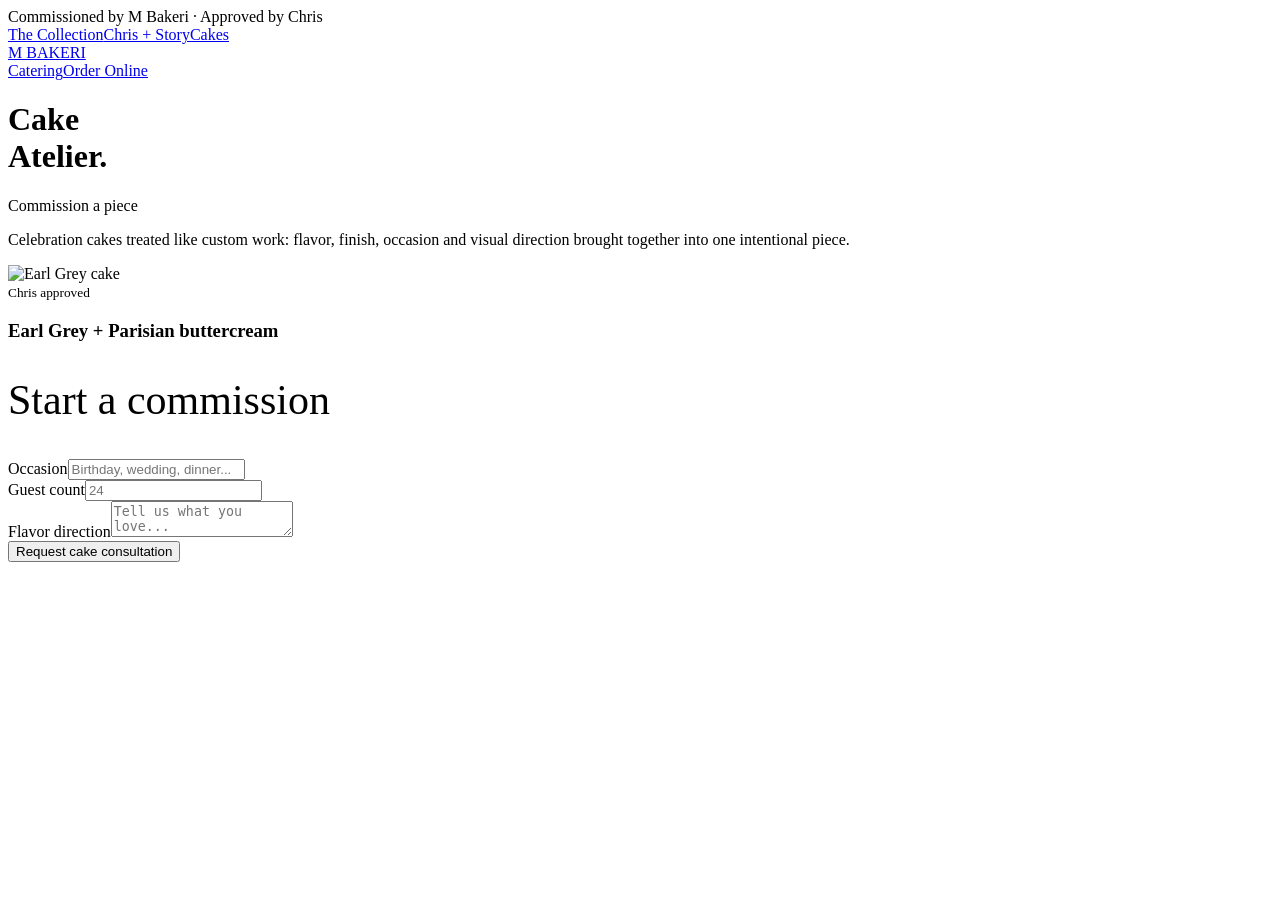
==== cakes.html @ 383fc67c "Add cakes.html to Demo 4" ====
<!doctype html><html lang="en"><head><meta charset="utf-8"><meta name="viewport" content="width=device-width,initial-scale=1"><title>Cakes — M Bakeri</title><link rel="stylesheet" href="assets/style.css"></head><body><div class="topline">Commissioned by M Bakeri · Approved by Chris</div><nav class="nav runway-nav"><div class="nav-left"><a href="menu.html">The Collection</a><a href="story.html">Chris + Story</a><a href="cakes.html">Cakes</a></div><a class="brand" href="index.html">M BAKERI</a><div class="nav-right"><a href="catering.html">Catering</a><a class="order-btn" href="order.html">Order Online</a></div></nav><header class="page-hero runway-page-hero"><h1>Cake<br>Atelier.</h1><div><div class="eyebrow">Commission a piece</div><p>Celebration cakes treated like custom work: flavor, finish, occasion and visual direction brought together into one intentional piece.</p></div></header><section class="section"><div class="feature-grid"><div class="feature-large"><img src="assets/menu-images/earl-grey-tea-cake.webp" alt="Earl Grey cake"><div class="feature-label"><div><small>Chris approved</small><h3>Earl Grey + Parisian buttercream</h3></div></div></div><div class="panel"><h2 style="font-family:var(--serif);font-size:42px;font-weight:400">Start a commission</h2><div class="form-grid"><div class="field"><label>Occasion</label><input placeholder="Birthday, wedding, dinner..."></div><div class="field"><label>Guest count</label><input type="number" placeholder="24"></div><div class="field full"><label>Flavor direction</label><textarea placeholder="Tell us what you love..."></textarea></div><div class="field full"><button class="btn dark">Request cake consultation</button></div></div></div></div></section><script src="assets/app.js"></script></body></html>
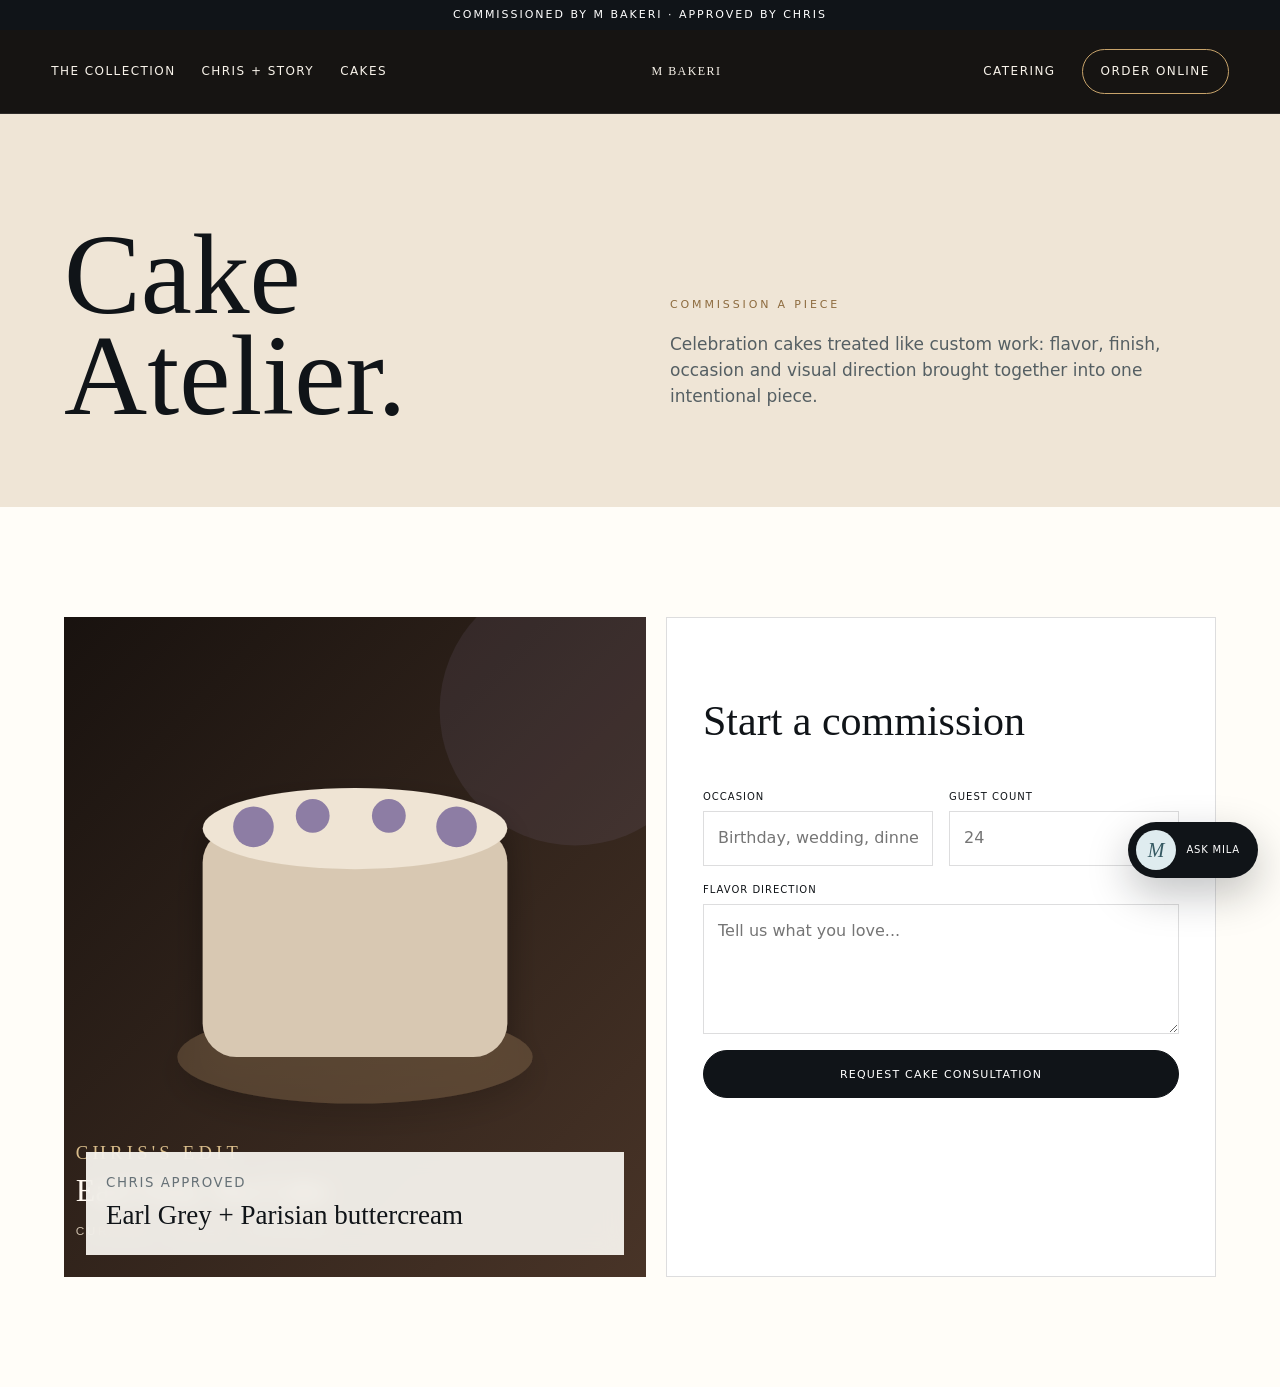
==== commit f98affe4: "Use self-contained editorial menu artwork" ====
--- a/cakes.html
+++ b/cakes.html
@@ -1 +1 @@
-<!doctype html><html lang="en"><head><meta charset="utf-8"><meta name="viewport" content="width=device-width,initial-scale=1"><title>Cakes — M Bakeri</title><link rel="stylesheet" href="assets/style.css"></head><body><div class="topline">Commissioned by M Bakeri · Approved by Chris</div><nav class="nav runway-nav"><div class="nav-left"><a href="menu.html">The Collection</a><a href="story.html">Chris + Story</a><a href="cakes.html">Cakes</a></div><a class="brand" href="index.html">M BAKERI</a><div class="nav-right"><a href="catering.html">Catering</a><a class="order-btn" href="order.html">Order Online</a></div></nav><header class="page-hero runway-page-hero"><h1>Cake<br>Atelier.</h1><div><div class="eyebrow">Commission a piece</div><p>Celebration cakes treated like custom work: flavor, finish, occasion and visual direction brought together into one intentional piece.</p></div></header><section class="section"><div class="feature-grid"><div class="feature-large"><img src="assets/menu-images/earl-grey-tea-cake.webp" alt="Earl Grey cake"><div class="feature-label"><div><small>Chris approved</small><h3>Earl Grey + Parisian buttercream</h3></div></div></div><div class="panel"><h2 style="font-family:var(--serif);font-size:42px;font-weight:400">Start a commission</h2><div class="form-grid"><div class="field"><label>Occasion</label><input placeholder="Birthday, wedding, dinner..."></div><div class="field"><label>Guest count</label><input type="number" placeholder="24"></div><div class="field full"><label>Flavor direction</label><textarea placeholder="Tell us what you love..."></textarea></div><div class="field full"><button class="btn dark">Request cake consultation</button></div></div></div></div></section><script src="assets/app.js"></script></body></html>+<!doctype html><html lang="en"><head><meta charset="utf-8"><meta name="viewport" content="width=device-width,initial-scale=1"><title>Cakes — M Bakeri</title><link rel="stylesheet" href="assets/style.css"></head><body><div class="topline">Commissioned by M Bakeri · Approved by Chris</div><nav class="nav runway-nav"><div class="nav-left"><a href="menu.html">The Collection</a><a href="story.html">Chris + Story</a><a href="cakes.html">Cakes</a></div><a class="brand" href="index.html">M BAKERI</a><div class="nav-right"><a href="catering.html">Catering</a><a class="order-btn" href="order.html">Order Online</a></div></nav><header class="page-hero runway-page-hero"><h1>Cake<br>Atelier.</h1><div><div class="eyebrow">Commission a piece</div><p>Celebration cakes treated like custom work: flavor, finish, occasion and visual direction brought together into one intentional piece.</p></div></header><section class="section"><div class="feature-grid"><div class="feature-large"><img src="assets/menu-images/earl-grey-tea-cake.svg" alt="Earl Grey cake"><div class="feature-label"><div><small>Chris approved</small><h3>Earl Grey + Parisian buttercream</h3></div></div></div><div class="panel"><h2 style="font-family:var(--serif);font-size:42px;font-weight:400">Start a commission</h2><div class="form-grid"><div class="field"><label>Occasion</label><input placeholder="Birthday, wedding, dinner..."></div><div class="field"><label>Guest count</label><input type="number" placeholder="24"></div><div class="field full"><label>Flavor direction</label><textarea placeholder="Tell us what you love..."></textarea></div><div class="field full"><button class="btn dark">Request cake consultation</button></div></div></div></div></section><script src="assets/app.js"></script></body></html>
--- a/assets/style.css
+++ b/assets/style.css
@@ -0,0 +1,106 @@
+
+:root{
+  --ink:#101418;--ink2:#263039;--cream:#f7f2e9;--paper:#fffdf8;--blue:#a9c9d0;--blue2:#dfecef;
+  --gold:#b7955d;--line:rgba(16,20,24,.14);--shadow:0 20px 70px rgba(32,37,40,.12);
+  --serif: Georgia,'Times New Roman',serif;--sans: Inter, ui-sans-serif, system-ui, -apple-system, Segoe UI, Arial, sans-serif;
+}
+*{box-sizing:border-box} html{scroll-behavior:smooth} body{margin:0;background:var(--paper);color:var(--ink);font-family:var(--sans);line-height:1.55} body.lock{overflow:hidden}
+a{color:inherit;text-decoration:none} button,input,select,textarea{font:inherit} img{max-width:100%;display:block}
+.noise{position:fixed;inset:0;pointer-events:none;opacity:.035;z-index:80;background-image:url("data:image/svg+xml,%3Csvg viewBox='0 0 180 180' xmlns='http://www.w3.org/2000/svg'%3E%3Cfilter id='n'%3E%3CfeTurbulence type='fractalNoise' baseFrequency='.8' numOctaves='2' stitchTiles='stitch'/%3E%3C/filter%3E%3Crect width='100%25' height='100%25' filter='url(%23n)' opacity='.7'/%3E%3C/svg%3E")}
+.topline{height:30px;background:var(--ink);color:#fff;display:flex;align-items:center;justify-content:center;font-size:11px;letter-spacing:.18em;text-transform:uppercase;position:relative;z-index:50}
+.nav{height:84px;display:flex;align-items:center;justify-content:space-between;padding:0 4vw;border-bottom:1px solid var(--line);background:rgba(255,253,248,.94);backdrop-filter:blur(16px);position:sticky;top:0;z-index:40}.nav-left,.nav-right{display:flex;align-items:center;gap:26px}.nav a{font-size:12px;letter-spacing:.12em;text-transform:uppercase}.nav a:hover{opacity:.55}.brand{font-family:var(--serif);font-size:31px;letter-spacing:.23em;margin-left:.23em}.nav .order-btn{padding:12px 18px;background:var(--ink);color:#fff;border-radius:999px}.sound{width:38px;height:38px;border:1px solid var(--line);border-radius:50%;background:transparent;display:grid;place-items:center;cursor:pointer}
+.hamb{display:none;border:0;background:transparent;font-size:24px}.mobile-menu{display:none}
+.entry{position:fixed;inset:0;background:#0d1114;color:#fff;z-index:1000;display:grid;place-items:center;transition:.8s ease}.entry.hide{opacity:0;visibility:hidden;transform:scale(1.015)}.entry-inner{text-align:center;max-width:760px;padding:40px}.entry-kicker{letter-spacing:.3em;text-transform:uppercase;font-size:11px;color:#c8dfe4}.entry-logo{font-family:var(--serif);font-size:clamp(60px,10vw,138px);letter-spacing:.18em;margin:.15em 0 .12em}.entry-copy{font-family:var(--serif);font-style:italic;font-size:clamp(22px,3vw,34px);color:#e6e1d7;margin-bottom:40px}.entry-actions{display:flex;justify-content:center;gap:12px;flex-wrap:wrap}.entry-actions button{padding:14px 22px;border-radius:999px;border:1px solid rgba(255,255,255,.35);background:transparent;color:#fff;letter-spacing:.12em;text-transform:uppercase;font-size:11px;cursor:pointer}.entry-actions .primary{background:#fff;color:#0d1114;border-color:#fff}.entry-note{opacity:.55;font-size:11px;margin-top:18px}
+.hero{min-height:calc(100vh - 114px);position:relative;display:grid;grid-template-columns:1.12fr .88fr;overflow:hidden;background:#e8eef0}.hero-image{position:relative;min-height:720px}.hero-image img{width:100%;height:100%;object-fit:cover}.hero-image:after{content:'';position:absolute;inset:0;background:linear-gradient(90deg,rgba(0,0,0,.12),transparent 45%)}.hero-copy{padding:8vw 6vw;display:flex;flex-direction:column;justify-content:center;background:var(--cream)}.eyebrow{font-size:11px;letter-spacing:.26em;text-transform:uppercase;color:#6c777c;margin-bottom:18px}.hero h1,.display{font-family:var(--serif);font-weight:400;line-height:.93;letter-spacing:-.035em}.hero h1{font-size:clamp(64px,7vw,120px);margin:0 0 30px}.hero h1 em{font-weight:400;color:#587983}.hero p{max-width:560px;font-size:17px;color:#4f5659}.hero-actions{display:flex;gap:12px;margin-top:28px;flex-wrap:wrap}.btn{display:inline-flex;align-items:center;justify-content:center;min-height:48px;padding:0 22px;border:1px solid var(--ink);border-radius:999px;text-transform:uppercase;letter-spacing:.11em;font-size:11px;transition:.25s;cursor:pointer;background:transparent}.btn.dark{background:var(--ink);color:#fff}.btn:hover{transform:translateY(-2px);box-shadow:0 10px 28px rgba(0,0,0,.1)}.vertical-note{position:absolute;left:18px;bottom:25px;color:#fff;writing-mode:vertical-rl;text-transform:uppercase;letter-spacing:.2em;font-size:10px}
+.marquee{overflow:hidden;border-top:1px solid var(--line);border-bottom:1px solid var(--line);background:#fff;height:58px;display:flex;align-items:center}.marquee-track{white-space:nowrap;display:flex;gap:44px;animation:marq 25s linear infinite;font-family:var(--serif);font-style:italic;font-size:18px}.marquee-track span:after{content:'✦';margin-left:44px;color:var(--gold)}@keyframes marq{to{transform:translateX(-50%)}}
+.section{padding:110px 5vw}.section.tight{padding:80px 5vw}.section-head{display:grid;grid-template-columns:.55fr 1.45fr;gap:60px;align-items:end;margin-bottom:56px}.section-head h2{font-family:var(--serif);font-size:clamp(48px,6vw,92px);line-height:.95;font-weight:400;margin:0}.section-head p{font-size:16px;color:#596065;max-width:620px}.accent{color:#7297a1}.rule{height:1px;background:var(--line)}
+.feature-grid{display:grid;grid-template-columns:1.2fr .8fr;gap:20px}.feature-large,.feature-small{position:relative;overflow:hidden;background:#ddd}.feature-large{min-height:660px}.feature-small{min-height:320px}.feature-stack{display:grid;gap:20px}.feature-grid img{width:100%;height:100%;object-fit:cover;transition:transform .9s cubic-bezier(.2,.7,.2,1)}.feature-grid a:hover img{transform:scale(1.035)}.feature-label{position:absolute;left:22px;right:22px;bottom:22px;background:rgba(255,253,248,.9);backdrop-filter:blur(10px);padding:18px 20px;display:flex;justify-content:space-between;align-items:flex-end;gap:14px}.feature-label h3{font-family:var(--serif);font-size:27px;margin:0;font-weight:400}.feature-label small{text-transform:uppercase;letter-spacing:.12em;color:#667177}
+.signature{background:var(--ink);color:#fff}.signature .section-head p{color:#bcc4c7}.cards{display:grid;grid-template-columns:repeat(4,1fr);gap:14px}.food-card{background:#151b1f;border:1px solid rgba(255,255,255,.1);overflow:hidden}.food-card img{height:320px;width:100%;object-fit:cover;filter:saturate(.9)}.food-meta{padding:22px}.food-meta .type{font-size:10px;text-transform:uppercase;letter-spacing:.15em;color:#9ebdc4}.food-meta h3{font-family:var(--serif);font-weight:400;font-size:27px;line-height:1.08;margin:10px 0}.food-meta p{font-size:13px;color:#aeb6b9;min-height:62px}.food-meta .price{display:flex;justify-content:space-between;align-items:center;margin-top:20px}.mini-add{border:1px solid rgba(255,255,255,.3);color:#fff;border-radius:50%;width:38px;height:38px;background:transparent;cursor:pointer}.mini-add:hover{background:#fff;color:#111}
+.story{display:grid;grid-template-columns:.95fr 1.05fr;min-height:760px}.story-media{position:relative;background:#d7e2e5;overflow:hidden}.story-media img{width:100%;height:100%;object-fit:cover}.story-copy{background:#e7eff1;padding:8vw 6vw;display:flex;flex-direction:column;justify-content:center}.story-copy h2{font-family:var(--serif);font-weight:400;font-size:clamp(56px,6vw,92px);line-height:.95;margin:0 0 30px}.story-copy blockquote{font-family:var(--serif);font-size:25px;line-height:1.35;margin:26px 0;color:#35484d}.story-copy p{max-width:580px;color:#4b5b60}.story-tag{font-size:11px;letter-spacing:.2em;text-transform:uppercase}.video-badge{position:absolute;left:24px;bottom:24px;background:#fff;padding:13px 16px;border-radius:999px;font-size:11px;letter-spacing:.1em;text-transform:uppercase}
+.editorial{display:grid;grid-template-columns:repeat(12,1fr);gap:18px}.ed{position:relative;overflow:hidden;min-height:300px}.ed img{width:100%;height:100%;object-fit:cover}.ed.one{grid-column:1/8;min-height:650px}.ed.two{grid-column:8/13;min-height:650px}.ed.three{grid-column:1/5}.ed.four{grid-column:5/9}.ed.five{grid-column:9/13}.ed .caption{position:absolute;left:15px;bottom:15px;background:rgba(255,255,255,.9);padding:10px 12px;font-size:11px;text-transform:uppercase;letter-spacing:.11em}
+.cta-band{background:#bbd2d7;padding:90px 5vw;display:grid;grid-template-columns:1.35fr .65fr;gap:60px;align-items:center}.cta-band h2{font-family:var(--serif);font-size:clamp(48px,6vw,88px);font-weight:400;line-height:.95;margin:0}.cta-band p{max-width:520px;color:#36474c}.cta-actions{display:flex;gap:12px;flex-wrap:wrap;margin-top:25px}
+.reviews{display:grid;grid-template-columns:repeat(3,1fr);gap:18px}.review{padding:36px;border-top:1px solid var(--line);background:#fff}.review .stars{letter-spacing:.2em;color:var(--gold)}.review p{font-family:var(--serif);font-size:23px;line-height:1.35}.review strong{font-size:12px;text-transform:uppercase;letter-spacing:.12em}
+.footer{background:#11171a;color:#fff;padding:70px 5vw 28px}.footer-grid{display:grid;grid-template-columns:1.4fr .8fr .8fr;gap:60px}.footer-logo{font-family:var(--serif);font-size:58px;letter-spacing:.16em}.footer h4{font-size:10px;letter-spacing:.16em;text-transform:uppercase;color:#89a7ae}.footer p,.footer a{font-size:13px;color:#c6cdcf}.footer-bottom{margin-top:60px;border-top:1px solid rgba(255,255,255,.12);padding-top:22px;display:flex;justify-content:space-between;color:#879195;font-size:10px;text-transform:uppercase;letter-spacing:.1em}
+.page-hero{padding:110px 5vw 80px;background:var(--cream);display:grid;grid-template-columns:1fr 1fr;gap:60px;align-items:end}.page-hero h1{font-family:var(--serif);font-size:clamp(70px,9vw,140px);font-weight:400;line-height:.88;margin:0}.page-hero p{max-width:600px;color:#555f63;font-size:17px}.filters{display:flex;gap:10px;flex-wrap:wrap;margin-bottom:34px}.filter{border:1px solid var(--line);padding:10px 16px;border-radius:999px;background:#fff;font-size:11px;text-transform:uppercase;letter-spacing:.09em;cursor:pointer}.filter.active{background:var(--ink);color:#fff}.menu-grid{display:grid;grid-template-columns:repeat(3,1fr);gap:20px}.menu-card{background:#fff;border:1px solid var(--line);overflow:hidden;transition:.25s}.menu-card:hover{transform:translateY(-4px);box-shadow:var(--shadow)}.menu-card img{height:330px;width:100%;object-fit:cover}.menu-card-body{padding:22px}.menu-card h3{font-family:var(--serif);font-size:28px;font-weight:400;margin:5px 0}.menu-card p{font-size:13px;color:#656d70;min-height:58px}.menu-price{display:flex;align-items:center;justify-content:space-between;margin-top:20px}.order-pill{border:0;background:var(--ink);color:white;border-radius:999px;padding:10px 14px;font-size:10px;text-transform:uppercase;letter-spacing:.1em;cursor:pointer}.category{font-size:10px;text-transform:uppercase;letter-spacing:.12em;color:#6d8c94}
+.cart-drawer{position:fixed;right:0;top:0;width:min(430px,100%);height:100vh;background:#fff;z-index:500;transform:translateX(100%);transition:.4s;box-shadow:-20px 0 60px rgba(0,0,0,.16);display:flex;flex-direction:column}.cart-drawer.open{transform:translateX(0)}.cart-head{padding:24px;border-bottom:1px solid var(--line);display:flex;justify-content:space-between;align-items:center}.cart-head h3{font-family:var(--serif);font-size:28px;font-weight:400;margin:0}.cart-close{border:0;background:transparent;font-size:28px;cursor:pointer}.cart-items{padding:24px;overflow:auto;flex:1}.cart-item{display:grid;grid-template-columns:1fr auto;gap:10px;padding:14px 0;border-bottom:1px solid var(--line)}.cart-item small{color:#70787b}.cart-foot{padding:24px;border-top:1px solid var(--line)}.cart-total{display:flex;justify-content:space-between;font-family:var(--serif);font-size:24px;margin-bottom:15px}.cart-count{display:inline-grid;place-items:center;min-width:18px;height:18px;border-radius:99px;background:#fff;color:#111;font-size:9px;margin-left:6px}
+.modal{position:fixed;inset:0;background:rgba(8,12,14,.62);z-index:600;display:none;place-items:center;padding:20px}.modal.open{display:grid}.modal-card{background:#fff;width:min(680px,100%);max-height:90vh;overflow:auto;box-shadow:var(--shadow)}.modal-image{height:250px;width:100%;object-fit:cover}.modal-body{padding:30px}.modal-body h3{font-family:var(--serif);font-size:38px;font-weight:400;margin:0 0 8px}.option-group{border-top:1px solid var(--line);padding:18px 0}.option-group label{display:flex;justify-content:space-between;padding:7px 0;font-size:14px}.modal-top{position:relative}.modal-x{position:absolute;right:16px;top:16px;border:0;background:#fff;width:38px;height:38px;border-radius:50%;font-size:22px;cursor:pointer}.qty{display:flex;gap:12px;align-items:center}.qty button{width:34px;height:34px;border:1px solid var(--line);background:#fff;border-radius:50%;cursor:pointer}.add-big{width:100%;border:0;background:var(--ink);color:#fff;padding:16px;text-transform:uppercase;letter-spacing:.1em;font-size:11px;margin-top:16px;cursor:pointer}
+.form-grid{display:grid;grid-template-columns:1fr 1fr;gap:16px}.field{display:flex;flex-direction:column;gap:7px}.field.full{grid-column:1/-1}.field label{font-size:10px;text-transform:uppercase;letter-spacing:.1em}.field input,.field select,.field textarea{padding:14px;border:1px solid var(--line);background:#fff}.field textarea{min-height:130px}.panel{padding:36px;background:#fff;border:1px solid var(--line)}
+.storypage{display:grid;grid-template-columns:1fr 1fr;gap:0}.storypage .photo{min-height:720px;background-size:cover;background-position:center}.storypage .copy{padding:7vw;background:#e7eff1}.storypage .copy h2{font-family:var(--serif);font-weight:400;font-size:62px;line-height:1;margin:0 0 25px}.timeline{display:grid;grid-template-columns:repeat(3,1fr);gap:20px}.timeline .t{border-top:1px solid var(--line);padding-top:18px}.timeline .year{font-family:var(--serif);font-size:34px;color:#73939b}.quote-wall{padding:90px 7vw;background:var(--ink);color:white;text-align:center}.quote-wall p{font-family:var(--serif);font-size:clamp(34px,5vw,72px);line-height:1.12;max-width:1100px;margin:auto}.quote-wall small{display:block;margin-top:25px;text-transform:uppercase;letter-spacing:.15em;color:#99a8ad}
+@media(max-width:1000px){.nav-left{display:none}.hamb{display:block}.nav-right>a:not(.order-btn){display:none}.hero{grid-template-columns:1fr}.hero-image{min-height:55vh}.hero-copy{padding:70px 6vw}.section-head,.page-hero,.cta-band{grid-template-columns:1fr}.cards{grid-template-columns:1fr 1fr}.story{grid-template-columns:1fr}.story-media{min-height:580px}.reviews{grid-template-columns:1fr}.menu-grid{grid-template-columns:1fr 1fr}.storypage{grid-template-columns:1fr}.timeline{grid-template-columns:1fr}.footer-grid{grid-template-columns:1fr 1fr}.footer-grid>:first-child{grid-column:1/-1}.mobile-menu{position:fixed;top:114px;left:0;right:0;background:#fff;z-index:39;padding:30px 5vw;border-bottom:1px solid var(--line)}.mobile-menu.open{display:grid;gap:20px}.mobile-menu a{text-transform:uppercase;letter-spacing:.1em;font-size:12px}}
+@media(max-width:680px){.topline{font-size:9px}.nav{height:72px}.brand{font-size:23px}.order-btn{display:none}.entry-logo{font-size:58px}.hero h1{font-size:58px}.hero-image{min-height:430px}.section{padding:76px 5vw}.section-head h2{font-size:54px}.feature-grid{grid-template-columns:1fr}.feature-large{min-height:480px}.cards,.menu-grid{grid-template-columns:1fr}.food-card img,.menu-card img{height:290px}.editorial{display:block}.ed{min-height:380px;margin-bottom:14px}.story-media{min-height:430px}.story-copy h2{font-size:52px}.cta-band h2{font-size:50px}.footer-grid{grid-template-columns:1fr}.footer-grid>:first-child{grid-column:auto}.footer-bottom{display:block}.form-grid{grid-template-columns:1fr}.field.full{grid-column:auto}.page-hero h1{font-size:70px}}
+
+/* ===== MILA CONCIERGE ===== */
+.mila-launch{position:fixed;right:22px;bottom:22px;z-index:390;display:flex;flex-direction:column;align-items:flex-end;gap:10px}
+.mila-teaser{width:min(310px,calc(100vw - 36px));background:rgba(255,253,248,.97);border:1px solid var(--line);box-shadow:0 18px 55px rgba(16,20,24,.17);padding:15px 42px 15px 17px;font-size:13px;line-height:1.45;position:relative;display:none;backdrop-filter:blur(16px)}
+.mila-teaser.show{display:block;animation:milaRise .3s ease}
+.mila-teaser button{position:absolute;right:9px;top:7px;border:0;background:none;font-size:18px;cursor:pointer;color:#72797d}
+.mila-button{border:0;background:var(--ink);color:#fff;border-radius:999px;display:flex;align-items:center;gap:10px;padding:8px 18px 8px 8px;box-shadow:0 16px 42px rgba(16,20,24,.25);cursor:pointer;letter-spacing:.08em;text-transform:uppercase;font-size:10px}
+.mila-avatar{width:40px;height:40px;border-radius:50%;display:grid;place-items:center;background:var(--blue2);color:#355962;font-family:var(--serif);font-style:italic;font-size:20px}
+.mila-button:hover{transform:translateY(-2px)}
+.mila-chat{position:fixed;right:22px;bottom:22px;width:min(410px,calc(100vw - 32px));height:min(650px,calc(100vh - 60px));z-index:410;background:var(--paper);border:1px solid var(--line);box-shadow:0 30px 90px rgba(16,20,24,.25);display:none;flex-direction:column;overflow:hidden}
+.mila-chat.open{display:flex;animation:milaRise .25s ease}
+@keyframes milaRise{from{opacity:0;transform:translateY(12px)}to{opacity:1;transform:none}}
+.mila-head{padding:16px;background:var(--ink);color:#fff;display:flex;align-items:center;gap:12px}
+.mila-head .mila-avatar{background:var(--blue);color:#19363d}
+.mila-head-copy{min-width:0}
+.mila-head strong{font-family:var(--serif);font-size:20px;font-weight:400;display:block;line-height:1.05}
+.mila-head small{font-size:10px;letter-spacing:.12em;text-transform:uppercase;color:#b9c7ca}
+.mila-close{margin-left:auto;border:0;background:transparent;color:#fff;font-size:25px;cursor:pointer;padding:4px 8px}
+.mila-messages{flex:1;overflow:auto;padding:18px;display:flex;flex-direction:column;gap:10px;background:linear-gradient(180deg,#fffdf8 0%,#f8f4ec 100%)}
+.mila-msg{max-width:88%;padding:11px 14px;font-size:13px;line-height:1.5}
+.mila-msg.bot{align-self:flex-start;background:#fff;border:1px solid var(--line);border-radius:15px 15px 15px 4px}
+.mila-msg.me{align-self:flex-end;background:var(--ink);color:#fff;border-radius:15px 15px 4px 15px}
+.mila-msg a{text-decoration:underline;text-underline-offset:3px}
+.mila-product{display:grid;grid-template-columns:58px 1fr;gap:10px;align-items:center;margin-top:9px;padding-top:9px;border-top:1px solid var(--line)}
+.mila-product img{width:58px;height:58px;object-fit:cover}
+.mila-product b{font-family:var(--serif);font-size:16px;font-weight:400}
+.mila-chips{display:flex;gap:6px;flex-wrap:wrap;align-self:flex-start;max-width:100%}
+.mila-chip{border:1px solid #556166;background:#fff;color:var(--ink);border-radius:999px;padding:7px 11px;font-size:11px;cursor:pointer}
+.mila-chip:hover{background:var(--ink);color:#fff}
+.mila-typing{display:flex;gap:4px;align-items:center;padding:13px 15px}
+.mila-typing i{width:5px;height:5px;background:#798387;border-radius:50%;animation:milaBlink 1s infinite}
+.mila-typing i:nth-child(2){animation-delay:.15s}.mila-typing i:nth-child(3){animation-delay:.3s}
+@keyframes milaBlink{50%{opacity:.25}}
+.mila-form{display:flex;gap:8px;padding:12px;border-top:1px solid var(--line);background:#fff}
+.mila-form input{flex:1;min-width:0;border:1px solid var(--line);border-radius:999px;padding:11px 15px;background:var(--paper);font-size:13px}
+.mila-form input:focus{outline:1px solid #718e96;border-color:#718e96}
+.mila-form button{border:0;background:var(--blue);color:#18353d;border-radius:999px;padding:0 15px;cursor:pointer;font-size:11px;text-transform:uppercase;letter-spacing:.08em}
+.mila-note{padding:0 14px 10px;background:#fff;font-size:9px;color:#7a8285;text-align:center}
+@media(max-width:680px){
+ .mila-launch{right:13px;bottom:13px}
+ .mila-button{padding:6px}.mila-button .label{display:none}
+ .mila-chat{inset:0;width:100%;height:100%;max-height:none;border:0}
+ .mila-head{padding-top:max(16px,env(safe-area-inset-top))}
+ .mila-form{padding-bottom:max(12px,env(safe-area-inset-bottom))}
+}
+
+/* ===== DEMO 4: CHRIS FOSTER / RUNWAY ART DIRECTION ===== */
+:root{--runway-black:#0d0b09;--runway-cream:#f4efe5;--runway-gold:#c7a36a;--runway-brown:#3b2a20}
+.runway-nav{background:rgba(13,11,9,.96);color:#f8f3ea;border-color:rgba(255,255,255,.1)}
+.runway-nav .order-btn{background:transparent!important;border:1px solid #c7a36a!important;color:#f8f3ea!important}
+.runway-nav .sound{border-color:rgba(255,255,255,.25);color:white}
+.runway-hero{min-height:calc(100vh - 114px);display:grid;grid-template-columns:.9fr 1.1fr;background:var(--runway-black);color:#fff;overflow:hidden}
+.runway-copy{padding:8vw 5vw 7vw;display:flex;flex-direction:column;justify-content:center;background:radial-gradient(circle at 85% 25%,#382519 0,transparent 35%),#0d0b09}
+.runway-kicker,.look-number,.edit-stamp{font-size:10px;letter-spacing:.28em;text-transform:uppercase;color:var(--runway-gold)}
+.runway-hero h1{font-family:var(--serif);font-size:clamp(72px,8vw,136px);line-height:.85;font-weight:400;letter-spacing:-.04em;margin:18px 0 28px}
+.runway-hero h1 em{font-weight:400;color:#d7bd93}
+.runway-lede{font-size:16px;max-width:620px;color:#d4ccc0}
+.curator-line{margin:24px 0 28px;font-size:10px;letter-spacing:.2em;text-transform:uppercase;color:#eee6da;display:flex;align-items:center;gap:12px}.curator-line span{width:48px;height:1px;background:var(--runway-gold)}
+.runway-primary{background:#d9bd8b!important;color:#17110d!important;border-color:#d9bd8b!important}
+.runway-outline{color:#fff!important;border-color:rgba(255,255,255,.45)!important}
+.runway-portrait{position:relative;min-height:720px;background:#20150f}.runway-portrait>img{width:100%;height:100%;object-fit:cover;object-position:center 20%;filter:saturate(.78) contrast(1.04)}
+.runway-portrait:after{content:'';position:absolute;inset:0;background:linear-gradient(90deg,rgba(13,11,9,.48),transparent 35%,rgba(13,11,9,.12))}
+.portrait-label{position:absolute;z-index:2;right:6%;top:12%;max-width:250px;border-left:1px solid rgba(255,255,255,.4);padding-left:20px}.portrait-label small{display:block;text-transform:uppercase;letter-spacing:.22em;color:#d7bd93}.portrait-label strong{display:block;font-family:var(--serif);font-size:38px;font-weight:400;line-height:1;margin:8px 0}.portrait-label span{font-size:10px;text-transform:uppercase;letter-spacing:.19em;color:#eee6da}
+.signature-mark{position:absolute;z-index:2;right:7%;bottom:8%;font-family:var(--serif);font-style:italic;font-size:34px;color:#d7bd93;transform:rotate(-5deg)}
+.runway-ticker{background:#d9bd8b;color:#17110d;height:46px;overflow:hidden;display:flex;align-items:center}.runway-ticker-track{display:flex;white-space:nowrap;gap:42px;animation:marq 26s linear infinite;font-size:10px;letter-spacing:.24em;text-transform:uppercase}.runway-ticker-track span:after{content:'✦';margin-left:42px}
+.edit-section{display:grid;grid-template-columns:300px 1fr;gap:42px;padding:95px 4vw;background:#f5f0e7}
+.edit-intro{position:sticky;top:135px;align-self:start}.edit-intro h2{font-family:var(--serif);font-weight:400;font-size:62px;line-height:.92;margin:12px 0 24px}.edit-intro p{font-size:14px;color:#5d574f}.edit-stamp{margin-top:30px}
+.edit-grid{display:grid;grid-template-columns:repeat(3,1fr);gap:18px}
+.edit-card{background:#fff;border:1px solid rgba(13,11,9,.12)}.edit-image{height:390px;position:relative;overflow:hidden;background:#16110e}.edit-image img{width:100%;height:100%;object-fit:cover;transition:transform .7s}.edit-card:hover .edit-image img{transform:scale(1.035)}.approval-badge{position:absolute;z-index:2;top:14px;left:14px;background:#0f0d0b;color:#fff;border:1px solid rgba(255,255,255,.25);padding:8px 11px;font-size:9px;text-transform:uppercase;letter-spacing:.15em}.approval-badge.gold{background:#d9bd8b;color:#17110d;border-color:#d9bd8b}.edit-body{padding:20px}.edit-body h3{font-family:var(--serif);font-size:28px;font-weight:400;margin:7px 0}.edit-body p{font-size:12px;letter-spacing:.06em;text-transform:uppercase;color:#766d62;min-height:36px}.edit-body a{font-size:10px;text-transform:uppercase;letter-spacing:.18em;border-bottom:1px solid #17110d;padding-bottom:3px}
+.founder-runway{display:grid;grid-template-columns:1fr 1.1fr;background:#0e0c0a;color:#f3eee5;min-height:760px}.founder-image{position:relative;overflow:hidden}.founder-image img{width:100%;height:100%;object-fit:cover;filter:saturate(.65) sepia(.08)}.founder-image:after{content:'';position:absolute;inset:0;background:linear-gradient(90deg,transparent 55%,#0e0c0a 100%)}.vertical-quote{position:absolute;left:24px;bottom:25px;writing-mode:vertical-rl;letter-spacing:.2em;font-size:9px;color:#d5ba89}
+.founder-copy{padding:8vw 7vw;display:flex;flex-direction:column;justify-content:center}.founder-copy .eyebrow{color:#d5ba89}.founder-copy h2{font-family:var(--serif);font-weight:400;font-size:clamp(56px,6vw,96px);line-height:.9;margin:0 0 26px}.founder-big{font-family:var(--serif);font-size:24px;line-height:1.35;color:#dfd3c1}.founder-copy>p:not(.founder-big){color:#aaa098;max-width:620px}.founder-quote{border-top:1px solid rgba(255,255,255,.18);border-bottom:1px solid rgba(255,255,255,.18);padding:24px 0;margin:25px 0;font-family:var(--serif);font-style:italic;font-size:22px;color:#d6bd92}
+.atelier-section{padding:100px 5vw;background:#fff;display:grid;grid-template-columns:.45fr 1.55fr;gap:50px}.atelier-copy h2{font-family:var(--serif);font-size:64px;line-height:.92;font-weight:400;margin:10px 0 20px}.atelier-copy p{color:#66605a}.atelier-gallery{display:grid;grid-template-columns:1.2fr .8fr;grid-template-rows:1fr 1fr;gap:14px;min-height:650px}.atelier-shot{overflow:hidden;background:#ddd}.atelier-shot.tall{grid-row:1/3}.atelier-shot img{width:100%;height:100%;object-fit:cover}
+.approval-banner{background:#d6bd91;padding:85px 5vw;display:grid;grid-template-columns:1.1fr .9fr;gap:60px;align-items:end}.approval-banner small{font-size:10px;text-transform:uppercase;letter-spacing:.22em}.approval-banner h2{font-family:var(--serif);font-size:clamp(56px,6vw,94px);font-weight:400;line-height:.88;margin:14px 0 0}.approval-banner p{max-width:520px}.approval-banner .runway-outline{color:#17110d!important;border-color:#17110d!important}
+.runway-page-hero{background:#efe5d6!important}.runway-page-hero .eyebrow{color:#8d6b3f}.menu-card{position:relative}
+@media(max-width:1050px){.runway-hero{grid-template-columns:1fr}.runway-portrait{min-height:65vh}.edit-section{grid-template-columns:1fr}.edit-intro{position:static}.edit-grid{grid-template-columns:1fr 1fr}.founder-runway{grid-template-columns:1fr}.founder-image{min-height:600px}.atelier-section{grid-template-columns:1fr}.approval-banner{grid-template-columns:1fr}}
+@media(max-width:680px){.runway-hero h1{font-size:64px}.runway-copy{padding:70px 6vw}.runway-portrait{min-height:520px}.portrait-label{left:24px;right:auto;top:auto;bottom:28px;background:rgba(13,11,9,.72);padding:16px;border-left:2px solid #d7bd93}.signature-mark{display:none}.edit-section{padding:70px 5vw}.edit-intro h2{font-size:52px}.edit-grid{grid-template-columns:1fr}.edit-image{height:420px}.founder-image{min-height:460px}.founder-copy{padding:70px 6vw}.atelier-gallery{display:block}.atelier-shot{height:380px;margin-bottom:12px}.approval-banner{padding:70px 6vw}}
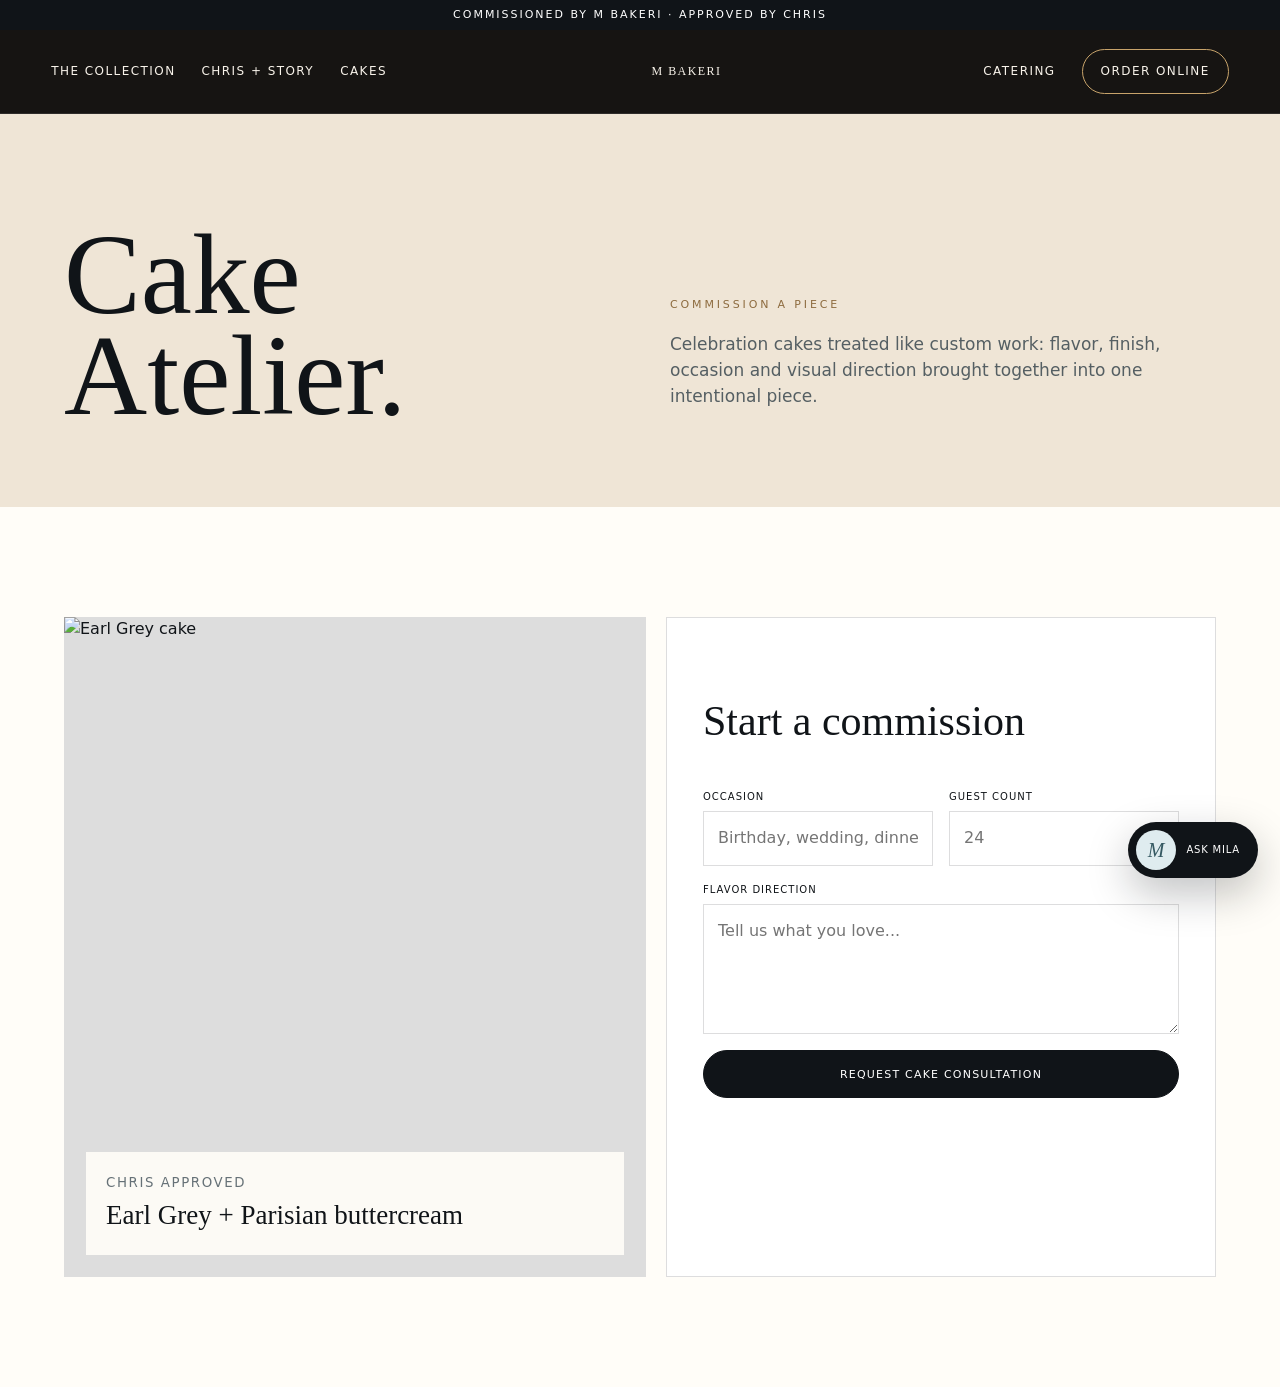
==== commit e04fc43e: "Replace placeholder artwork with real food photography in cakes.html" ====
--- a/cakes.html
+++ b/cakes.html
@@ -1 +1 @@
-<!doctype html><html lang="en"><head><meta charset="utf-8"><meta name="viewport" content="width=device-width,initial-scale=1"><title>Cakes — M Bakeri</title><link rel="stylesheet" href="assets/style.css"></head><body><div class="topline">Commissioned by M Bakeri · Approved by Chris</div><nav class="nav runway-nav"><div class="nav-left"><a href="menu.html">The Collection</a><a href="story.html">Chris + Story</a><a href="cakes.html">Cakes</a></div><a class="brand" href="index.html">M BAKERI</a><div class="nav-right"><a href="catering.html">Catering</a><a class="order-btn" href="order.html">Order Online</a></div></nav><header class="page-hero runway-page-hero"><h1>Cake<br>Atelier.</h1><div><div class="eyebrow">Commission a piece</div><p>Celebration cakes treated like custom work: flavor, finish, occasion and visual direction brought together into one intentional piece.</p></div></header><section class="section"><div class="feature-grid"><div class="feature-large"><img src="assets/menu-images/earl-grey-tea-cake.svg" alt="Earl Grey cake"><div class="feature-label"><div><small>Chris approved</small><h3>Earl Grey + Parisian buttercream</h3></div></div></div><div class="panel"><h2 style="font-family:var(--serif);font-size:42px;font-weight:400">Start a commission</h2><div class="form-grid"><div class="field"><label>Occasion</label><input placeholder="Birthday, wedding, dinner..."></div><div class="field"><label>Guest count</label><input type="number" placeholder="24"></div><div class="field full"><label>Flavor direction</label><textarea placeholder="Tell us what you love..."></textarea></div><div class="field full"><button class="btn dark">Request cake consultation</button></div></div></div></div></section><script src="assets/app.js"></script></body></html>+<!doctype html><html lang="en"><head><meta charset="utf-8"><meta name="viewport" content="width=device-width,initial-scale=1"><title>Cakes — M Bakeri</title><link rel="stylesheet" href="assets/style.css"></head><body><div class="topline">Commissioned by M Bakeri · Approved by Chris</div><nav class="nav runway-nav"><div class="nav-left"><a href="menu.html">The Collection</a><a href="story.html">Chris + Story</a><a href="cakes.html">Cakes</a></div><a class="brand" href="index.html">M BAKERI</a><div class="nav-right"><a href="catering.html">Catering</a><a class="order-btn" href="order.html">Order Online</a></div></nav><header class="page-hero runway-page-hero"><h1>Cake<br>Atelier.</h1><div><div class="eyebrow">Commission a piece</div><p>Celebration cakes treated like custom work: flavor, finish, occasion and visual direction brought together into one intentional piece.</p></div></header><section class="section"><div class="feature-grid"><div class="feature-large"><img src="https://images.pexels.com/photos/20551989/pexels-photo-20551989.jpeg?auto=compress&cs=tinysrgb&w=1400" alt="Earl Grey cake"><div class="feature-label"><div><small>Chris approved</small><h3>Earl Grey + Parisian buttercream</h3></div></div></div><div class="panel"><h2 style="font-family:var(--serif);font-size:42px;font-weight:400">Start a commission</h2><div class="form-grid"><div class="field"><label>Occasion</label><input placeholder="Birthday, wedding, dinner..."></div><div class="field"><label>Guest count</label><input type="number" placeholder="24"></div><div class="field full"><label>Flavor direction</label><textarea placeholder="Tell us what you love..."></textarea></div><div class="field full"><button class="btn dark">Request cake consultation</button></div></div></div></div></section><script src="assets/app.js"></script></body></html>
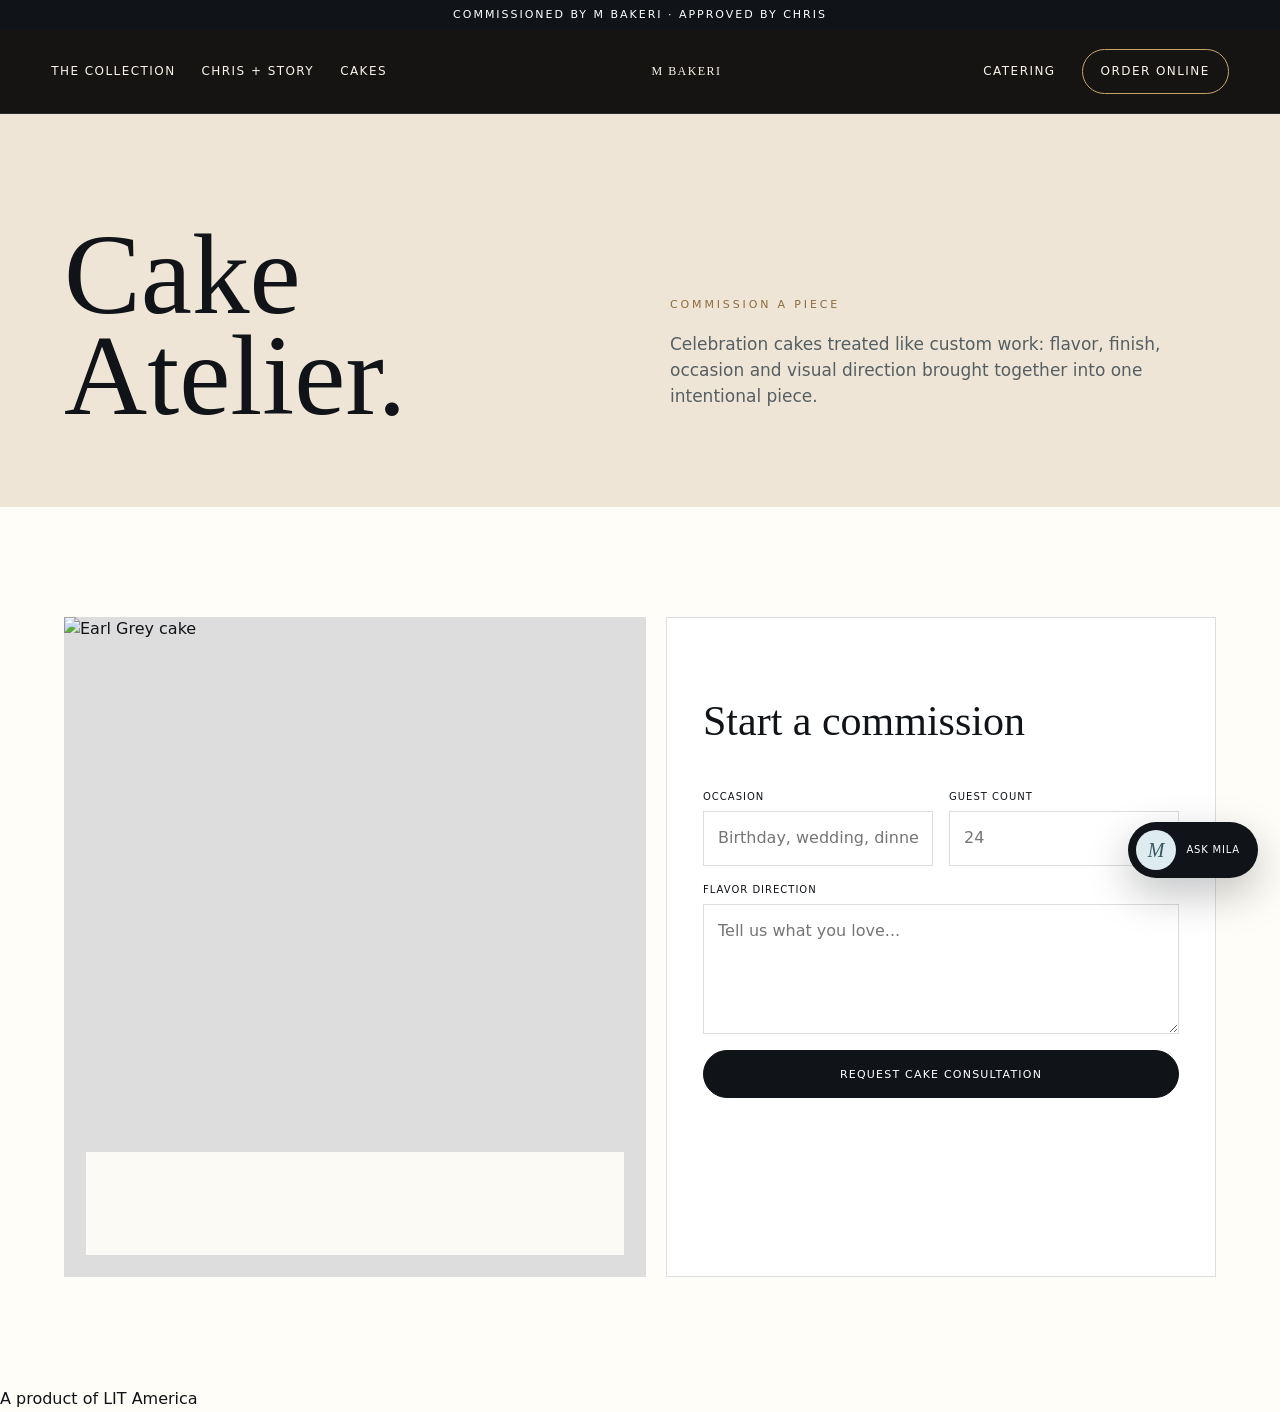
==== commit 7d5ab4dd: "Add LIT America linked signature to cakes.html" ====
--- a/cakes.html
+++ b/cakes.html
@@ -1 +1 @@
-<!doctype html><html lang="en"><head><meta charset="utf-8"><meta name="viewport" content="width=device-width,initial-scale=1"><title>Cakes — M Bakeri</title><link rel="stylesheet" href="assets/style.css"></head><body><div class="topline">Commissioned by M Bakeri · Approved by Chris</div><nav class="nav runway-nav"><div class="nav-left"><a href="menu.html">The Collection</a><a href="story.html">Chris + Story</a><a href="cakes.html">Cakes</a></div><a class="brand" href="index.html">M BAKERI</a><div class="nav-right"><a href="catering.html">Catering</a><a class="order-btn" href="order.html">Order Online</a></div></nav><header class="page-hero runway-page-hero"><h1>Cake<br>Atelier.</h1><div><div class="eyebrow">Commission a piece</div><p>Celebration cakes treated like custom work: flavor, finish, occasion and visual direction brought together into one intentional piece.</p></div></header><section class="section"><div class="feature-grid"><div class="feature-large"><img src="https://images.pexels.com/photos/20551989/pexels-photo-20551989.jpeg?auto=compress&cs=tinysrgb&w=1400" alt="Earl Grey cake"><div class="feature-label"><div><small>Chris approved</small><h3>Earl Grey + Parisian buttercream</h3></div></div></div><div class="panel"><h2 style="font-family:var(--serif);font-size:42px;font-weight:400">Start a commission</h2><div class="form-grid"><div class="field"><label>Occasion</label><input placeholder="Birthday, wedding, dinner..."></div><div class="field"><label>Guest count</label><input type="number" placeholder="24"></div><div class="field full"><label>Flavor direction</label><textarea placeholder="Tell us what you love..."></textarea></div><div class="field full"><button class="btn dark">Request cake consultation</button></div></div></div></div></section><script src="assets/app.js"></script></body></html>+<!doctype html><html lang="en"><head><meta charset="utf-8"><meta name="viewport" content="width=device-width,initial-scale=1"><title>Cakes — M Bakeri</title><link rel="stylesheet" href="assets/style.css"></head><body><div class="topline">Commissioned by M Bakeri · Approved by Chris</div><nav class="nav runway-nav"><div class="nav-left"><a href="menu.html">The Collection</a><a href="story.html">Chris + Story</a><a href="cakes.html">Cakes</a></div><a class="brand" href="index.html">M BAKERI</a><div class="nav-right"><a href="catering.html">Catering</a><a class="order-btn" href="order.html">Order Online</a></div></nav><header class="page-hero runway-page-hero"><h1>Cake<br>Atelier.</h1><div><div class="eyebrow">Commission a piece</div><p>Celebration cakes treated like custom work: flavor, finish, occasion and visual direction brought together into one intentional piece.</p></div></header><section class="section"><div class="feature-grid"><div class="feature-large"><img src="https://images.pexels.com/photos/20551989/pexels-photo-20551989.jpeg?auto=compress&cs=tinysrgb&w=1400" alt="Earl Grey cake"><div class="feature-label"><div><small>Chris approved</small><h3>Earl Grey + Parisian buttercream</h3></div></div></div><div class="panel"><h2 style="font-family:var(--serif);font-size:42px;font-weight:400">Start a commission</h2><div class="form-grid"><div class="field"><label>Occasion</label><input placeholder="Birthday, wedding, dinner..."></div><div class="field"><label>Guest count</label><input type="number" placeholder="24"></div><div class="field full"><label>Flavor direction</label><textarea placeholder="Tell us what you love..."></textarea></div><div class="field full"><button class="btn dark">Request cake consultation</button></div></div></div></div></section><script src="assets/app.js"></script><div class="lit-credit">A product of <a href="https://www.litamerica.net/" target="_blank" rel="noopener noreferrer" class="lit-signature">LIT America</a></div></body></html>
